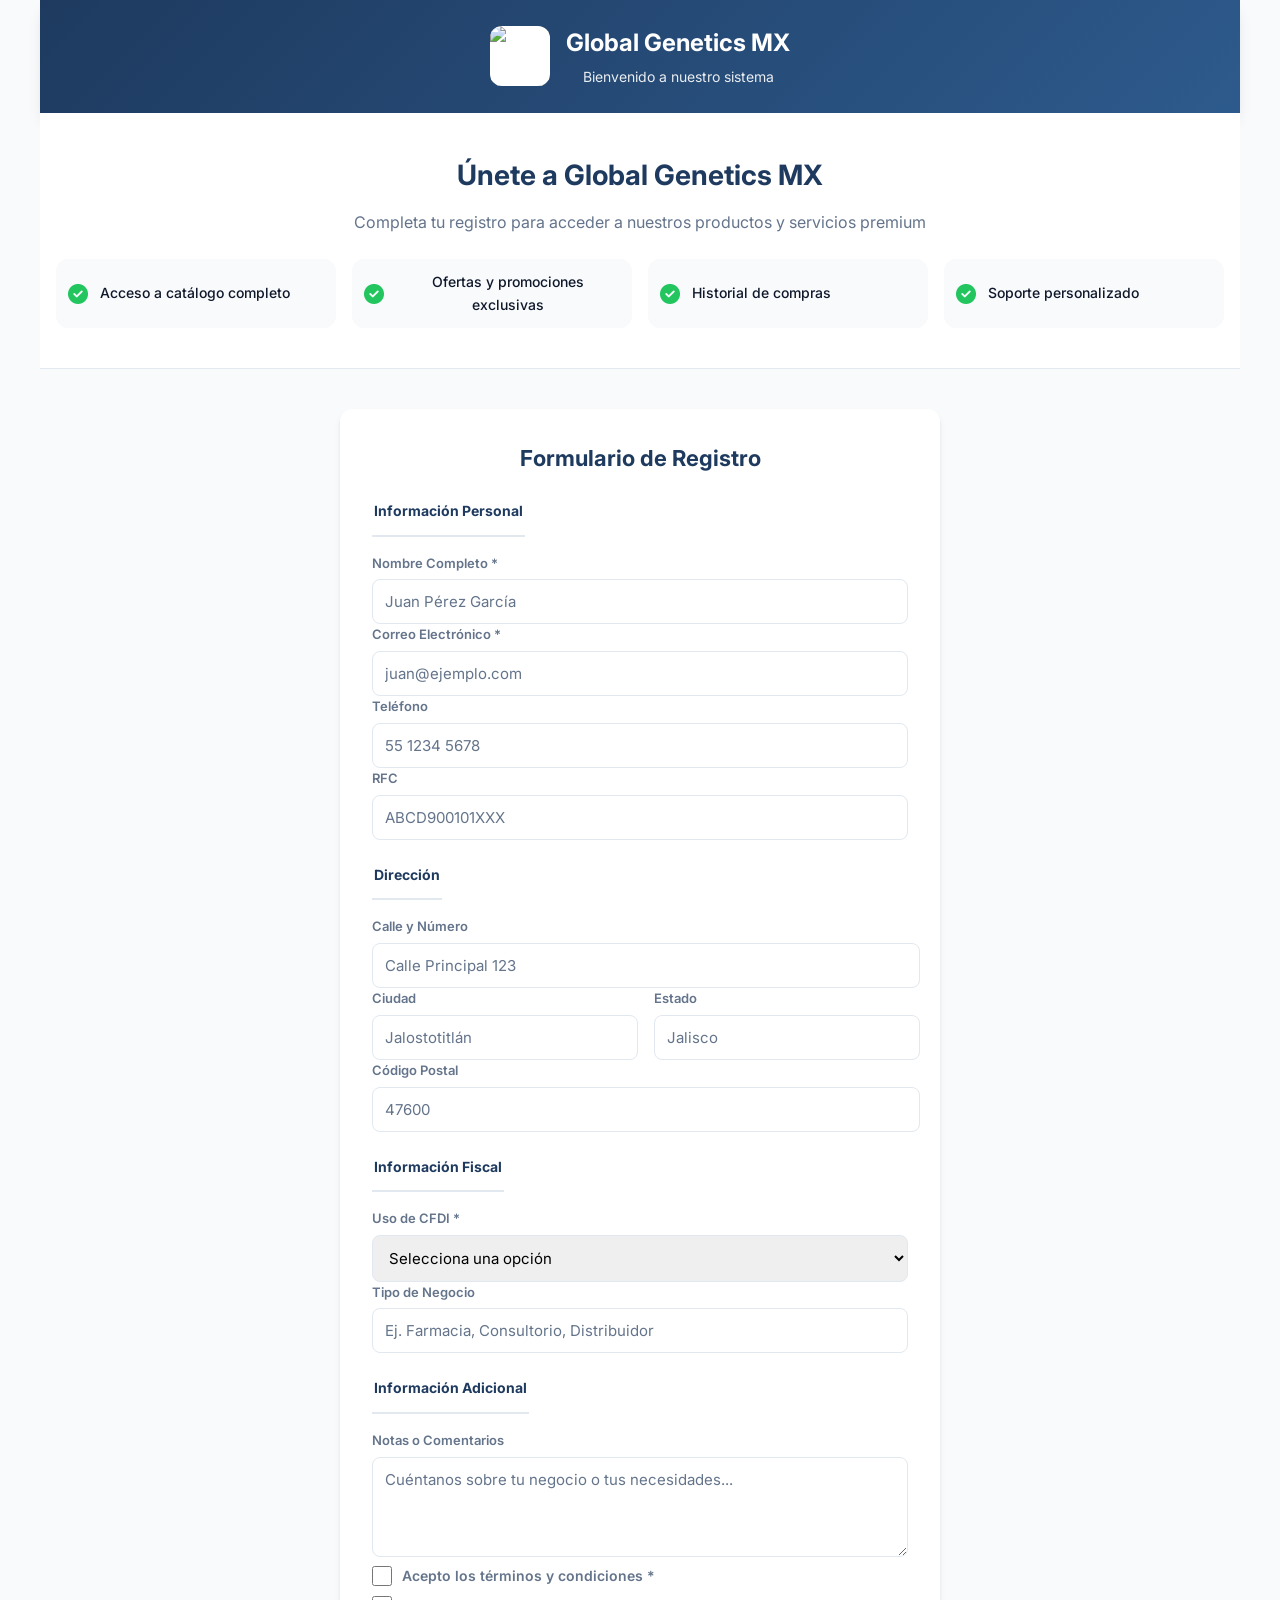
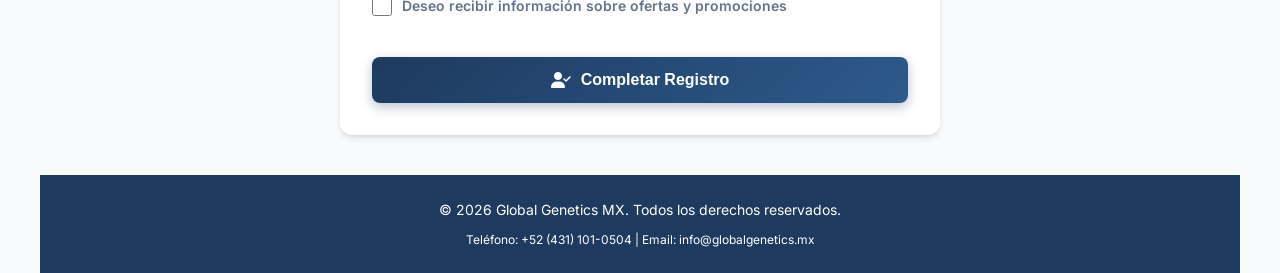
==== registration-landing.html @ d83cefc7 "Add files via upload" ====
<!DOCTYPE html>
<html lang="es">
<head>
    <meta charset="UTF-8">
    <meta name="viewport" content="width=device-width, initial-scale=1, viewport-fit=cover">
    <title>Registro de Clientes - Global Genetics MX</title>
    
    <link rel="preconnect" href="https://fonts.googleapis.com">
    <link rel="preconnect" href="https://fonts.gstatic.com" crossorigin>
    <link href="https://fonts.googleapis.com/css2?family=Inter:wght@300;400;500;600;700&display=swap" rel="stylesheet">
    <link rel="stylesheet" href="https://cdnjs.cloudflare.com/ajax/libs/font-awesome/6.4.0/css/all.min.css">
    
    <link rel="stylesheet" href="registration-styles.css">
</head>
<body>
    <div class="container">
        <!-- Header -->
        <header class="header">
            <div class="header-content">
                <div class="logo-section">
                    <img id="companyLogo" src="" alt="Global Genetics MX" class="logo">
                </div>
                <div class="header-text">
                    <h1>Global Genetics MX</h1>
                    <p>Bienvenido a nuestro sistema</p>
                </div>
            </div>
        </header>

        <!-- Hero Section -->
        <section class="hero">
            <div class="hero-content">
                <h2>Únete a Global Genetics MX</h2>
                <p>Completa tu registro para acceder a nuestros productos y servicios premium</p>
                <div class="benefits">
                    <div class="benefit-item">
                        <i class="fas fa-check-circle"></i>
                        <span>Acceso a catálogo completo</span>
                    </div>
                    <div class="benefit-item">
                        <i class="fas fa-check-circle"></i>
                        <span>Ofertas y promociones exclusivas</span>
                    </div>
                    <div class="benefit-item">
                        <i class="fas fa-check-circle"></i>
                        <span>Historial de compras</span>
                    </div>
                    <div class="benefit-item">
                        <i class="fas fa-check-circle"></i>
                        <span>Soporte personalizado</span>
                    </div>
                </div>
            </div>
        </section>

        <!-- Registration Form -->
        <section class="registration-section">
            <div class="form-container">
                <h3>Formulario de Registro</h3>
                <form id="registrationForm" class="registration-form">
                    <!-- Personal Information -->
                    <fieldset>
                        <legend>Información Personal</legend>
                        
                        <div class="form-group">
                            <label for="fullName">Nombre Completo *</label>
                            <input 
                                type="text" 
                                id="fullName" 
                                name="fullName" 
                                placeholder="Juan Pérez García"
                                required
                            >
                        </div>

                        <div class="form-group">
                            <label for="email">Correo Electrónico *</label>
                            <input 
                                type="email" 
                                id="email" 
                                name="email" 
                                placeholder="juan@ejemplo.com"
                                required
                            >
                        </div>

                        <div class="form-group">
                            <label for="phone">Teléfono</label>
                            <input 
                                type="tel" 
                                id="phone" 
                                name="phone" 
                                placeholder="55 1234 5678"
                            >
                        </div>

                        <div class="form-group">
                            <label for="rfc">RFC</label>
                            <input 
                                type="text" 
                                id="rfc" 
                                name="rfc" 
                                placeholder="ABCD900101XXX"
                            >
                        </div>
                    </fieldset>

                    <!-- Address Information -->
                    <fieldset>
                        <legend>Dirección</legend>
                        
                        <div class="form-group">
                            <label for="address">Calle y Número</label>
                            <input 
                                type="text" 
                                id="address" 
                                name="address" 
                                placeholder="Calle Principal 123"
                            >
                        </div>

                        <div class="form-row">
                            <div class="form-group">
                                <label for="city">Ciudad</label>
                                <input 
                                    type="text" 
                                    id="city" 
                                    name="city" 
                                    placeholder="Jalostotitlán"
                                >
                            </div>

                            <div class="form-group">
                                <label for="state">Estado</label>
                                <input 
                                    type="text" 
                                    id="state" 
                                    name="state" 
                                    placeholder="Jalisco"
                                >
                            </div>
                        </div>

                        <div class="form-group">
                            <label for="postalCode">Código Postal</label>
                            <input 
                                type="text" 
                                id="postalCode" 
                                name="postalCode" 
                                placeholder="47600"
                            >
                        </div>
                    </fieldset>

                    <!-- Business Information -->
                    <fieldset>
                        <legend>Información Fiscal</legend>
                        
                        <div class="form-group">
                            <label for="cfdiUsage">Uso de CFDI *</label>
                            <select id="cfdiUsage" name="cfdiUsage" required>
                                <option value="">Selecciona una opción</option>
                                <option value="G03">G03 - General</option>
                                <option value="G01">G01 - Para negocio / actividad empresarial</option>
                                <option value="G02">G02 - Compras para vender</option>
                                <option value="S01">S01 - Uso personal / no deducible</option>
                            </select>
                        </div>

                        <div class="form-group">
                            <label for="businessType">Tipo de Negocio</label>
                            <input 
                                type="text" 
                                id="businessType" 
                                name="businessType" 
                                placeholder="Ej. Farmacia, Consultorio, Distribuidor"
                            >
                        </div>
                    </fieldset>

                    <!-- Additional Information -->
                    <fieldset>
                        <legend>Información Adicional</legend>
                        
                        <div class="form-group">
                            <label for="notes">Notas o Comentarios</label>
                            <textarea 
                                id="notes" 
                                name="notes" 
                                rows="3" 
                                placeholder="Cuéntanos sobre tu negocio o tus necesidades..."
                            ></textarea>
                        </div>

                        <div class="form-group checkbox">
                            <input 
                                type="checkbox" 
                                id="terms" 
                                name="terms" 
                                required
                            >
                            <label for="terms">Acepto los términos y condiciones *</label>
                        </div>

                        <div class="form-group checkbox">
                            <input 
                                type="checkbox" 
                                id="newsletter" 
                                name="newsletter"
                            >
                            <label for="newsletter">Deseo recibir información sobre ofertas y promociones</label>
                        </div>
                    </fieldset>

                    <button type="submit" class="btn-submit">
                        <i class="fas fa-user-check"></i> Completar Registro
                    </button>
                </form>
            </div>
        </section>

        <!-- Footer -->
        <footer class="footer">
            <p>&copy; 2026 Global Genetics MX. Todos los derechos reservados.</p>
            <p style="font-size: 12px; margin-top: 8px;">
                Teléfono: +52 (431) 101-0504 | Email: info@globalgenetics.mx
            </p>
        </footer>
    </div>

    <!-- Success Modal -->
    <div id="successModal" class="modal hidden">
        <div class="modal-overlay"></div>
        <div class="modal-content">
            <div class="modal-header">
                <h3>✅ ¡Registro Completado!</h3>
            </div>
            <div class="modal-body">
                <i class="fas fa-check-circle" style="font-size: 48px; color: #22c55e; display: block; margin-bottom: 16px;"></i>
                <p>Tu registro ha sido completado exitosamente.</p>
                <p style="font-size: 14px; color: var(--text-muted);">Te hemos enviado un correo de confirmación. Por favor revisa tu bandeja de entrada.</p>
            </div>
            <div class="modal-footer">
                <button class="btn-primary" onclick="goToThankYou()">
                    <i class="fas fa-arrow-right"></i> Continuar
                </button>
            </div>
        </div>
    </div>

    <!-- Loading Overlay -->
    <div id="loadingOverlay" class="loading-overlay hidden">
        <div class="spinner"></div>
        <p>Procesando tu registro...</p>
    </div>

    <script src="https://cdn.jsdelivr.net/npm/@supabase/supabase-js@2"></script>
    <script src="registration-app.js"></script>
</body>
</html>
---- registration-styles.css ----
:root {
    /* Global Genetics MX Branding */
    --primary: #1e3a5f;
    --primary-light: #2d5a8c;
    --accent: #22c55e;
    --accent-light: #86efac;
    --bg: #f8fafc;
    --card-bg: #ffffff;
    --text-main: #0f172a;
    --text-muted: #64748b;
    --border: #e2e8f0;
    --success: #10b981;
    --danger: #ef4444;
    
    --radius: 12px;
    --shadow: 0 4px 6px -1px rgb(0 0 0 / 0.1), 0 2px 4px -2px rgb(0 0 0 / 0.1);
    --shadow-lg: 0 10px 15px -3px rgb(0 0 0 / 0.1), 0 4px 6px -4px rgb(0 0 0 / 0.1);
}

* {
    box-sizing: border-box;
    -webkit-tap-highlight-color: transparent;
}

html, body {
    margin: 0;
    padding: 0;
    height: 100%;
    width: 100%;
}

body {
    background: var(--bg);
    color: var(--text-main);
    font-family: 'Inter', -apple-system, BlinkMacSystemFont, 'Segoe UI', sans-serif;
    line-height: 1.6;
    overflow-x: hidden;
}

.container {
    max-width: 1200px;
    margin: 0 auto;
    display: flex;
    flex-direction: column;
    min-height: 100vh;
}

/* HEADER */
.header {
    background: linear-gradient(135deg, var(--primary) 0%, var(--primary-light) 100%);
    color: white;
    padding: 24px 16px;
    text-align: center;
    box-shadow: var(--shadow-lg);
}

.header-content {
    display: flex;
    align-items: center;
    justify-content: center;
    gap: 16px;
    flex-wrap: wrap;
}

.logo-section {
    width: 60px;
    height: 60px;
    background: white;
    border-radius: 12px;
    display: flex;
    align-items: center;
    justify-content: center;
    overflow: hidden;
}

.logo {
    width: 100%;
    height: 100%;
    object-fit: contain;
}

.header-text h1 {
    margin: 0;
    font-size: 24px;
    font-weight: 700;
}

.header-text p {
    margin: 4px 0 0 0;
    font-size: 14px;
    opacity: 0.9;
}

/* HERO SECTION */
.hero {
    background: white;
    padding: 40px 16px;
    text-align: center;
    border-bottom: 1px solid var(--border);
}

.hero-content h2 {
    font-size: 28px;
    font-weight: 700;
    color: var(--primary);
    margin: 0 0 12px 0;
}

.hero-content p {
    font-size: 16px;
    color: var(--text-muted);
    margin: 0 0 24px 0;
}

.benefits {
    display: grid;
    grid-template-columns: repeat(auto-fit, minmax(200px, 1fr));
    gap: 16px;
    margin-top: 24px;
}

.benefit-item {
    display: flex;
    align-items: center;
    gap: 12px;
    padding: 12px;
    background: var(--bg);
    border-radius: var(--radius);
}

.benefit-item i {
    color: var(--accent);
    font-size: 20px;
    flex-shrink: 0;
}

.benefit-item span {
    font-size: 14px;
    font-weight: 500;
}

/* REGISTRATION SECTION */
.registration-section {
    flex: 1;
    padding: 40px 16px;
}

.form-container {
    max-width: 600px;
    margin: 0 auto;
    background: white;
    border-radius: var(--radius);
    padding: 32px;
    box-shadow: var(--shadow);
}

.form-container h3 {
    font-size: 22px;
    font-weight: 700;
    color: var(--primary);
    margin: 0 0 24px 0;
    text-align: center;
}

/* FORM ELEMENTS */
.registration-form {
    display: flex;
    flex-direction: column;
    gap: 24px;
}

fieldset {
    border: none;
    padding: 0;
    margin: 0;
}

legend {
    font-size: 14px;
    font-weight: 700;
    color: var(--primary);
    margin-bottom: 16px;
    padding-bottom: 12px;
    border-bottom: 2px solid var(--border);
}

.form-group {
    display: flex;
    flex-direction: column;
    gap: 6px;
}

.form-row {
    display: grid;
    grid-template-columns: 1fr 1fr;
    gap: 16px;
}

@media (max-width: 600px) {
    .form-row {
        grid-template-columns: 1fr;
    }
}

label {
    font-size: 13px;
    font-weight: 600;
    color: var(--text-muted);
}

input, select, textarea {
    padding: 12px;
    border: 1px solid var(--border);
    border-radius: 8px;
    font-size: 15px;
    font-family: inherit;
    outline: none;
    transition: all 0.2s;
}

input:focus, select:focus, textarea:focus {
    border-color: var(--primary);
    box-shadow: 0 0 0 3px rgba(30, 58, 95, 0.1);
}

input::placeholder, textarea::placeholder {
    color: var(--text-muted);
}

textarea {
    resize: vertical;
    min-height: 100px;
}

/* CHECKBOX */
.form-group.checkbox {
    flex-direction: row;
    align-items: center;
    gap: 10px;
    margin-top: 8px;
}

.form-group.checkbox input[type="checkbox"] {
    width: 20px;
    height: 20px;
    cursor: pointer;
    margin: 0;
    padding: 0;
    accent-color: var(--primary);
}

.form-group.checkbox label {
    margin: 0;
    cursor: pointer;
    font-size: 14px;
}

/* SUBMIT BUTTON */
.btn-submit {
    background: linear-gradient(135deg, var(--primary) 0%, var(--primary-light) 100%);
    color: white;
    padding: 14px 24px;
    border: none;
    border-radius: 8px;
    font-size: 16px;
    font-weight: 700;
    cursor: pointer;
    transition: all 0.3s;
    display: flex;
    align-items: center;
    justify-content: center;
    gap: 10px;
    margin-top: 16px;
    box-shadow: 0 4px 12px rgba(30, 58, 95, 0.3);
}

.btn-submit:hover {
    transform: translateY(-2px);
    box-shadow: 0 6px 16px rgba(30, 58, 95, 0.4);
}

.btn-submit:active {
    transform: translateY(0);
}

/* FOOTER */
.footer {
    background: var(--primary);
    color: white;
    padding: 24px 16px;
    text-align: center;
    font-size: 14px;
    margin-top: auto;
}

.footer p {
    margin: 0;
}

/* MODAL */
.modal {
    position: fixed;
    top: 0;
    left: 0;
    width: 100%;
    height: 100%;
    z-index: 2000;
    display: flex;
    align-items: flex-end;
    justify-content: center;
}

@media (min-width: 600px) {
    .modal {
        align-items: center;
    }
}

.modal-overlay {
    position: absolute;
    width: 100%;
    height: 100%;
    background: rgba(0, 0, 0, 0.5);
    backdrop-filter: blur(4px);
}

.modal-content {
    position: relative;
    background: white;
    width: 100%;
    max-width: 500px;
    border-radius: 20px 20px 0 0;
    padding: 24px;
    animation: slideUp 0.3s ease;
    max-height: 90vh;
    overflow-y: auto;
}

@media (min-width: 600px) {
    .modal-content {
        border-radius: 20px;
    }
}

@keyframes slideUp {
    from { transform: translateY(100%); }
    to { transform: translateY(0); }
}

.modal-header {
    margin-bottom: 20px;
}

.modal-header h3 {
    margin: 0;
    font-size: 18px;
    font-weight: 700;
    color: var(--primary);
}

.modal-body {
    text-align: center;
    padding: 20px 0;
}

.modal-body p {
    margin: 12px 0;
    font-size: 15px;
}

.modal-footer {
    margin-top: 24px;
    display: flex;
    gap: 12px;
}

.modal-footer button {
    flex: 1;
}

.btn-primary {
    background: var(--primary);
    color: white;
    padding: 12px 20px;
    border: none;
    border-radius: 8px;
    font-weight: 600;
    cursor: pointer;
    display: inline-flex;
    align-items: center;
    justify-content: center;
    gap: 8px;
    font-size: 14px;
    transition: all 0.2s;
}

.btn-primary:hover {
    background: var(--primary-light);
    box-shadow: var(--shadow);
}

.btn-primary:active {
    transform: scale(0.98);
}

/* LOADING OVERLAY */
.loading-overlay {
    position: fixed;
    top: 0;
    left: 0;
    width: 100%;
    height: 100%;
    background: rgba(0, 0, 0, 0.5);
    display: flex;
    flex-direction: column;
    align-items: center;
    justify-content: center;
    z-index: 3000;
}

.spinner {
    width: 50px;
    height: 50px;
    border: 4px solid rgba(255, 255, 255, 0.3);
    border-top: 4px solid white;
    border-radius: 50%;
    animation: spin 1s linear infinite;
}

@keyframes spin {
    to { transform: rotate(360deg); }
}

.loading-overlay p {
    color: white;
    margin-top: 16px;
    font-weight: 600;
}

.hidden {
    display: none !important;
}

/* RESPONSIVE */
@media (max-width: 600px) {
    .header-content {
        flex-direction: column;
        gap: 12px;
    }

    .header-text h1 {
        font-size: 20px;
    }

    .hero-content h2 {
        font-size: 24px;
    }

    .benefits {
        grid-template-columns: 1fr;
    }

    .form-container {
        padding: 24px 16px;
    }

    .form-row {
        grid-template-columns: 1fr;
    }
}
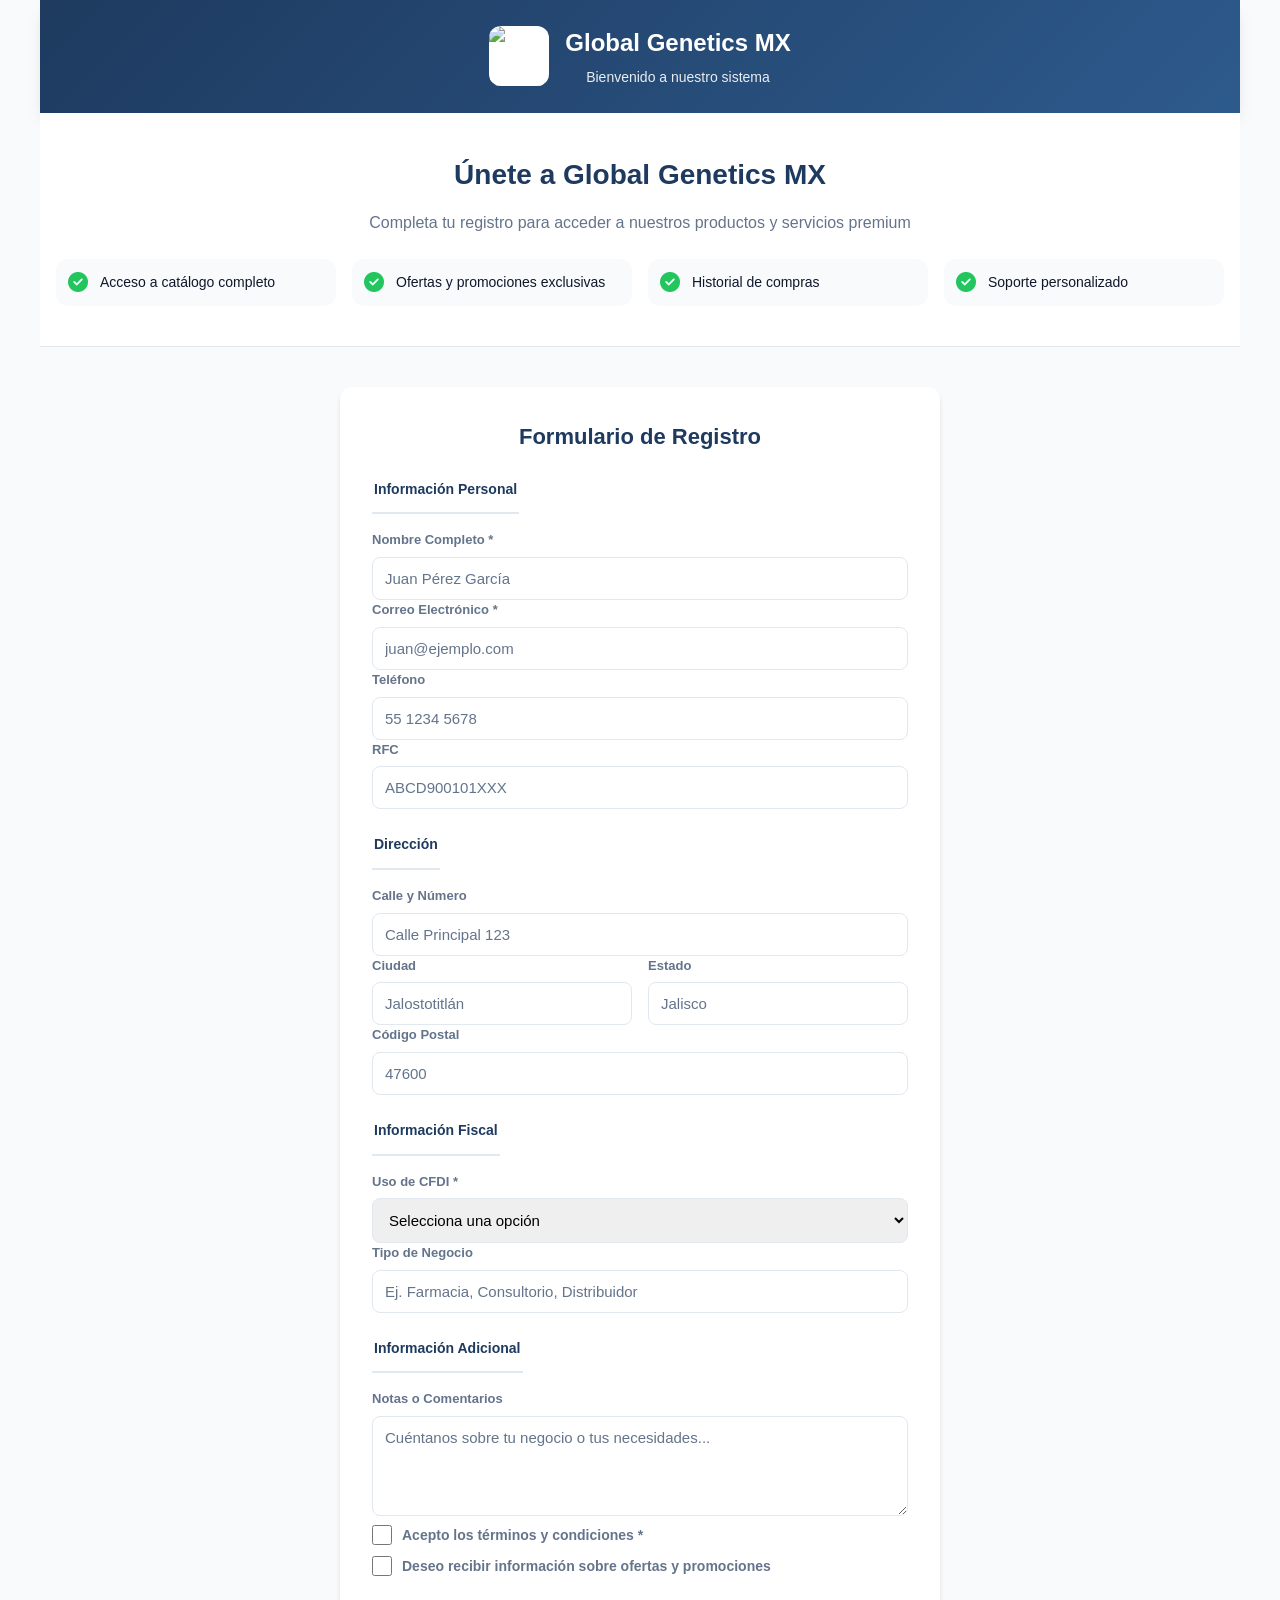
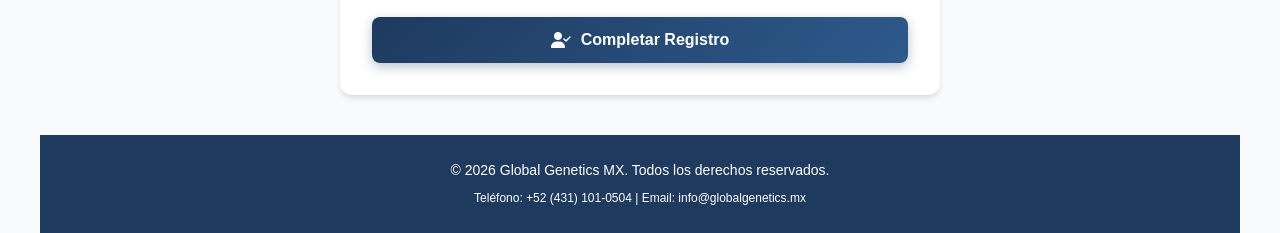
==== commit b99a1ac5: "Add files via upload" ====
--- a/registration-landing.html
+++ b/registration-landing.html
@@ -5,12 +5,10 @@
     <meta name="viewport" content="width=device-width, initial-scale=1, viewport-fit=cover">
     <title>Registro de Clientes - Global Genetics MX</title>
     
-    <link rel="preconnect" href="https://fonts.googleapis.com">
-    <link rel="preconnect" href="https://fonts.gstatic.com" crossorigin>
-    <link href="https://fonts.googleapis.com/css2?family=Inter:wght@300;400;500;600;700&display=swap" rel="stylesheet">
     <link rel="stylesheet" href="https://cdnjs.cloudflare.com/ajax/libs/font-awesome/6.4.0/css/all.min.css">
+    <link rel="stylesheet" href="registration-styles.css">
     
-    <link rel="stylesheet" href="registration-styles.css">
+    <script src="https://cdn.jsdelivr.net/npm/@supabase/supabase-js@2"></script>
 </head>
 <body>
     <div class="container">
@@ -18,7 +16,7 @@
         <header class="header">
             <div class="header-content">
                 <div class="logo-section">
-                    <img id="companyLogo" src="" alt="Global Genetics MX" class="logo">
+                    <img id="companyLogo" src="logo.svg" alt="Global Genetics MX" class="logo">
                 </div>
                 <div class="header-text">
                     <h1>Global Genetics MX</h1>
@@ -64,44 +62,22 @@
                         
                         <div class="form-group">
                             <label for="fullName">Nombre Completo *</label>
-                            <input 
-                                type="text" 
-                                id="fullName" 
-                                name="fullName" 
-                                placeholder="Juan Pérez García"
-                                required
-                            >
+                            <input type="text" id="fullName" name="fullName" placeholder="Juan Pérez García" required>
                         </div>
 
                         <div class="form-group">
                             <label for="email">Correo Electrónico *</label>
-                            <input 
-                                type="email" 
-                                id="email" 
-                                name="email" 
-                                placeholder="juan@ejemplo.com"
-                                required
-                            >
+                            <input type="email" id="email" name="email" placeholder="juan@ejemplo.com" required>
                         </div>
 
                         <div class="form-group">
                             <label for="phone">Teléfono</label>
-                            <input 
-                                type="tel" 
-                                id="phone" 
-                                name="phone" 
-                                placeholder="55 1234 5678"
-                            >
+                            <input type="tel" id="phone" name="phone" placeholder="55 1234 5678">
                         </div>
 
                         <div class="form-group">
                             <label for="rfc">RFC</label>
-                            <input 
-                                type="text" 
-                                id="rfc" 
-                                name="rfc" 
-                                placeholder="ABCD900101XXX"
-                            >
+                            <input type="text" id="rfc" name="rfc" placeholder="ABCD900101XXX">
                         </div>
                     </fieldset>
 
@@ -111,44 +87,24 @@
                         
                         <div class="form-group">
                             <label for="address">Calle y Número</label>
-                            <input 
-                                type="text" 
-                                id="address" 
-                                name="address" 
-                                placeholder="Calle Principal 123"
-                            >
+                            <input type="text" id="address" name="address" placeholder="Calle Principal 123">
                         </div>
 
                         <div class="form-row">
                             <div class="form-group">
                                 <label for="city">Ciudad</label>
-                                <input 
-                                    type="text" 
-                                    id="city" 
-                                    name="city" 
-                                    placeholder="Jalostotitlán"
-                                >
+                                <input type="text" id="city" name="city" placeholder="Jalostotitlán">
                             </div>
 
                             <div class="form-group">
                                 <label for="state">Estado</label>
-                                <input 
-                                    type="text" 
-                                    id="state" 
-                                    name="state" 
-                                    placeholder="Jalisco"
-                                >
+                                <input type="text" id="state" name="state" placeholder="Jalisco">
                             </div>
                         </div>
 
                         <div class="form-group">
                             <label for="postalCode">Código Postal</label>
-                            <input 
-                                type="text" 
-                                id="postalCode" 
-                                name="postalCode" 
-                                placeholder="47600"
-                            >
+                            <input type="text" id="postalCode" name="postalCode" placeholder="47600">
                         </div>
                     </fieldset>
 
@@ -169,12 +125,7 @@
 
                         <div class="form-group">
                             <label for="businessType">Tipo de Negocio</label>
-                            <input 
-                                type="text" 
-                                id="businessType" 
-                                name="businessType" 
-                                placeholder="Ej. Farmacia, Consultorio, Distribuidor"
-                            >
+                            <input type="text" id="businessType" name="businessType" placeholder="Ej. Farmacia, Consultorio, Distribuidor">
                         </div>
                     </fieldset>
 
@@ -184,30 +135,16 @@
                         
                         <div class="form-group">
                             <label for="notes">Notas o Comentarios</label>
-                            <textarea 
-                                id="notes" 
-                                name="notes" 
-                                rows="3" 
-                                placeholder="Cuéntanos sobre tu negocio o tus necesidades..."
-                            ></textarea>
+                            <textarea id="notes" name="notes" rows="3" placeholder="Cuéntanos sobre tu negocio o tus necesidades..."></textarea>
                         </div>
 
                         <div class="form-group checkbox">
-                            <input 
-                                type="checkbox" 
-                                id="terms" 
-                                name="terms" 
-                                required
-                            >
+                            <input type="checkbox" id="terms" name="terms" required>
                             <label for="terms">Acepto los términos y condiciones *</label>
                         </div>
 
                         <div class="form-group checkbox">
-                            <input 
-                                type="checkbox" 
-                                id="newsletter" 
-                                name="newsletter"
-                            >
+                            <input type="checkbox" id="newsletter" name="newsletter">
                             <label for="newsletter">Deseo recibir información sobre ofertas y promociones</label>
                         </div>
                     </fieldset>
@@ -254,7 +191,6 @@
         <p>Procesando tu registro...</p>
     </div>
 
-    <script src="https://cdn.jsdelivr.net/npm/@supabase/supabase-js@2"></script>
     <script src="registration-app.js"></script>
 </body>
 </html>
--- a/registration-styles.css
+++ b/registration-styles.css
@@ -1,5 +1,4 @@
 :root {
-    /* Global Genetics MX Branding */
     --primary: #1e3a5f;
     --primary-light: #2d5a8c;
     --accent: #22c55e;
@@ -32,7 +31,7 @@
 body {
     background: var(--bg);
     color: var(--text-main);
-    font-family: 'Inter', -apple-system, BlinkMacSystemFont, 'Segoe UI', sans-serif;
+    font-family: -apple-system, BlinkMacSystemFont, 'Segoe UI', 'Roboto', 'Oxygen', 'Ubuntu', 'Cantarell', 'Fira Sans', 'Droid Sans', 'Helvetica Neue', sans-serif;
     line-height: 1.6;
     overflow-x: hidden;
 }
